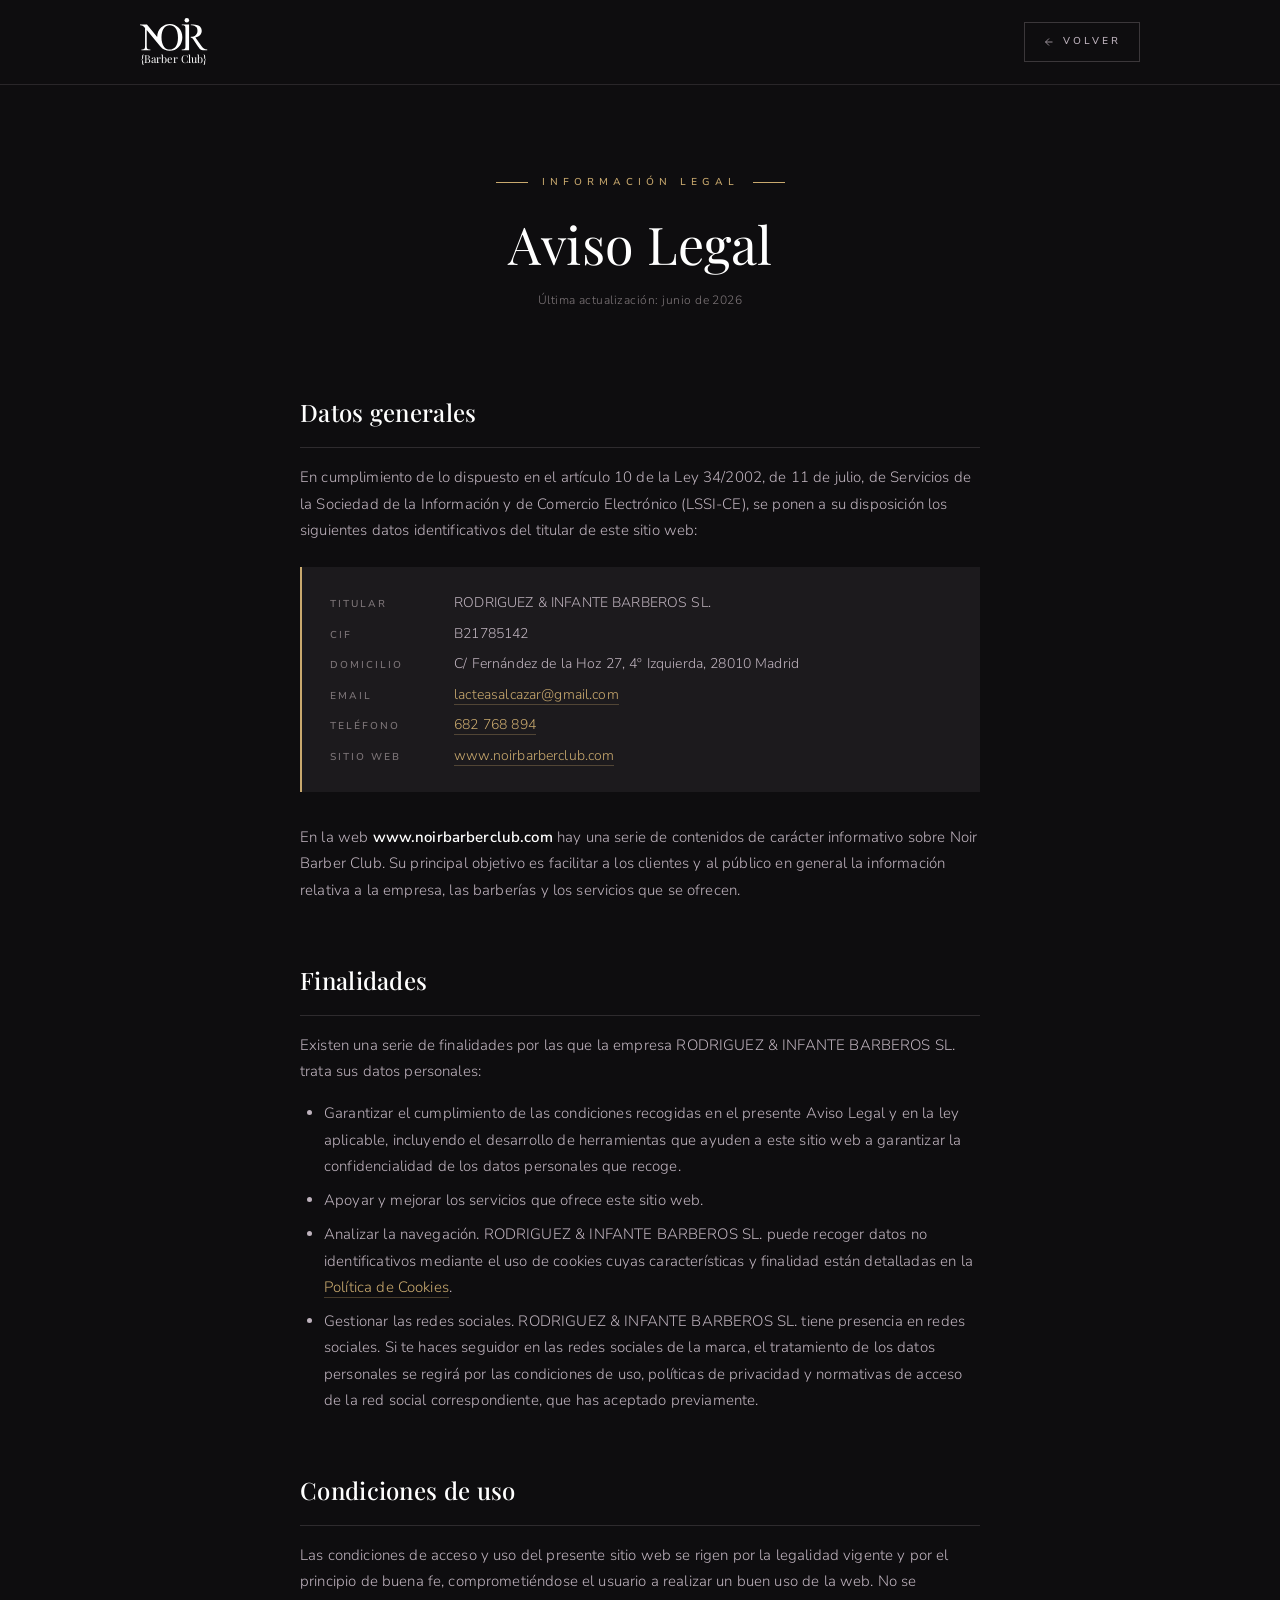
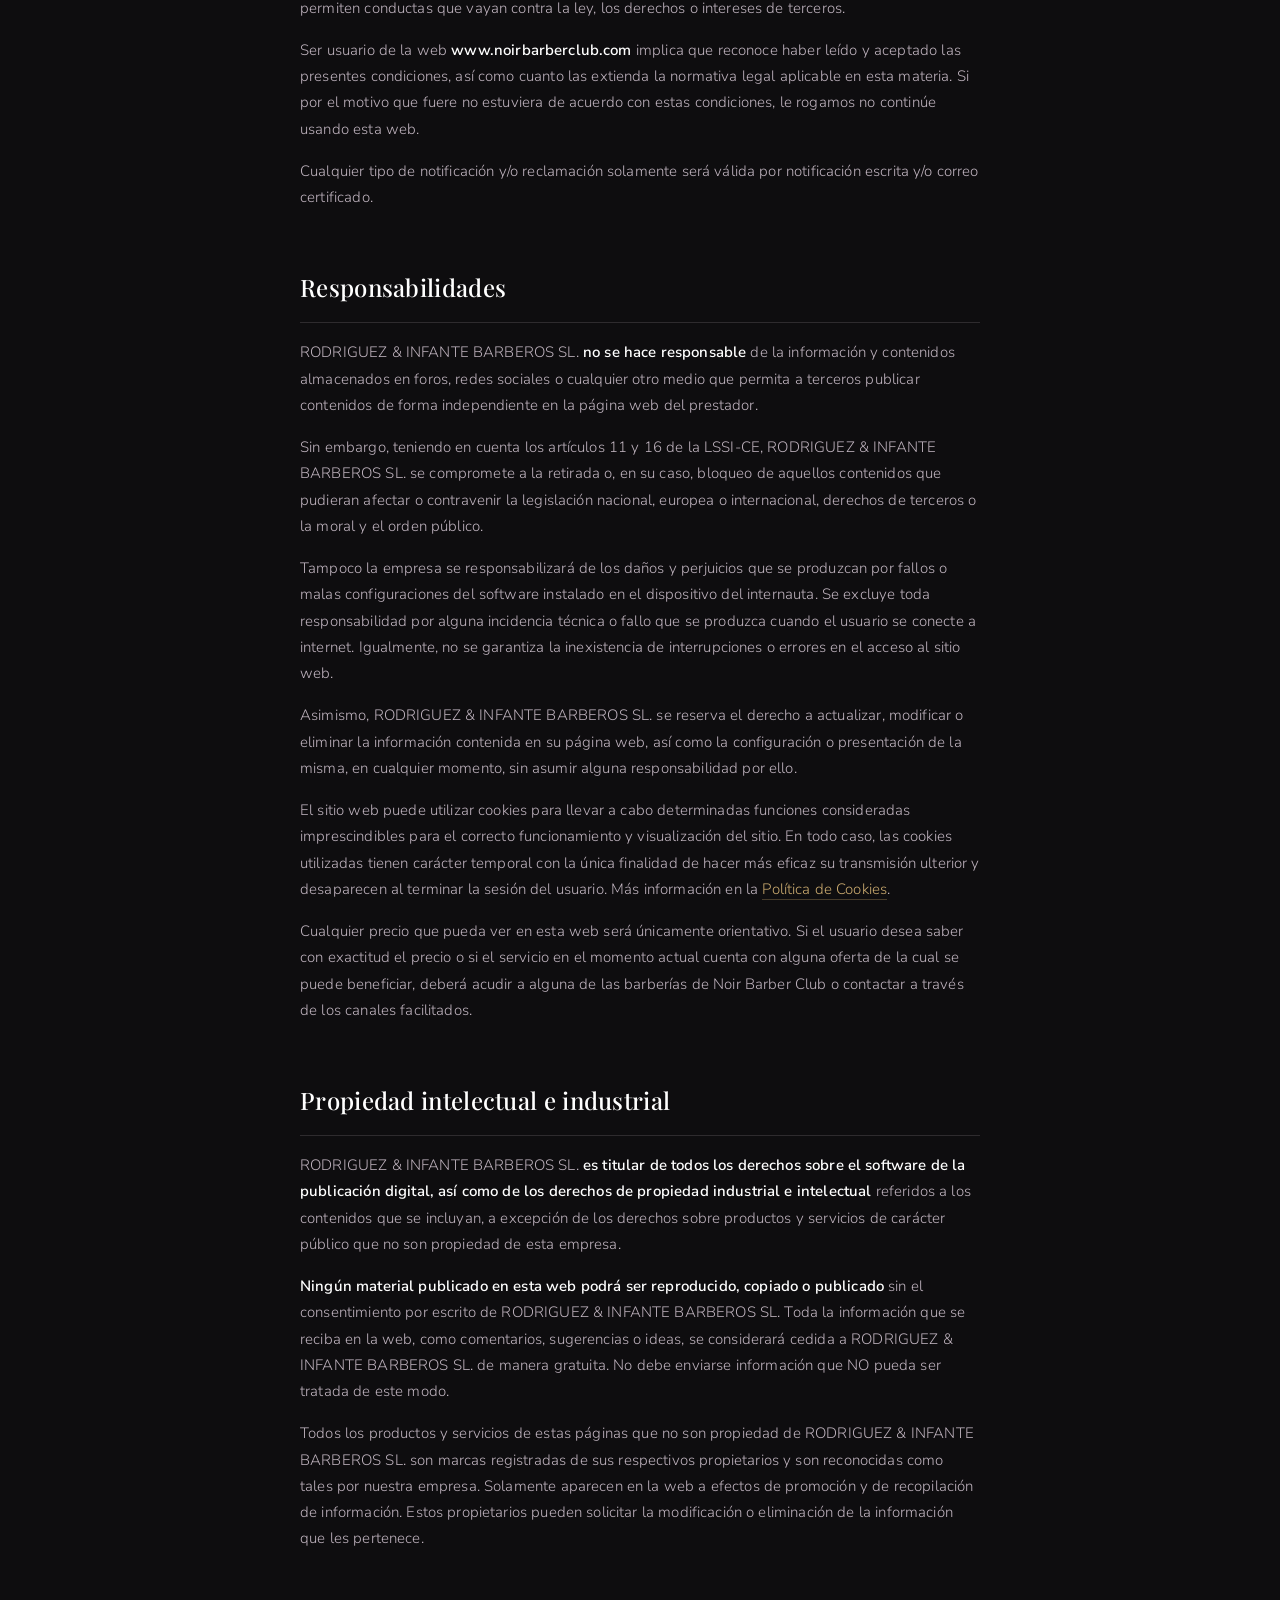
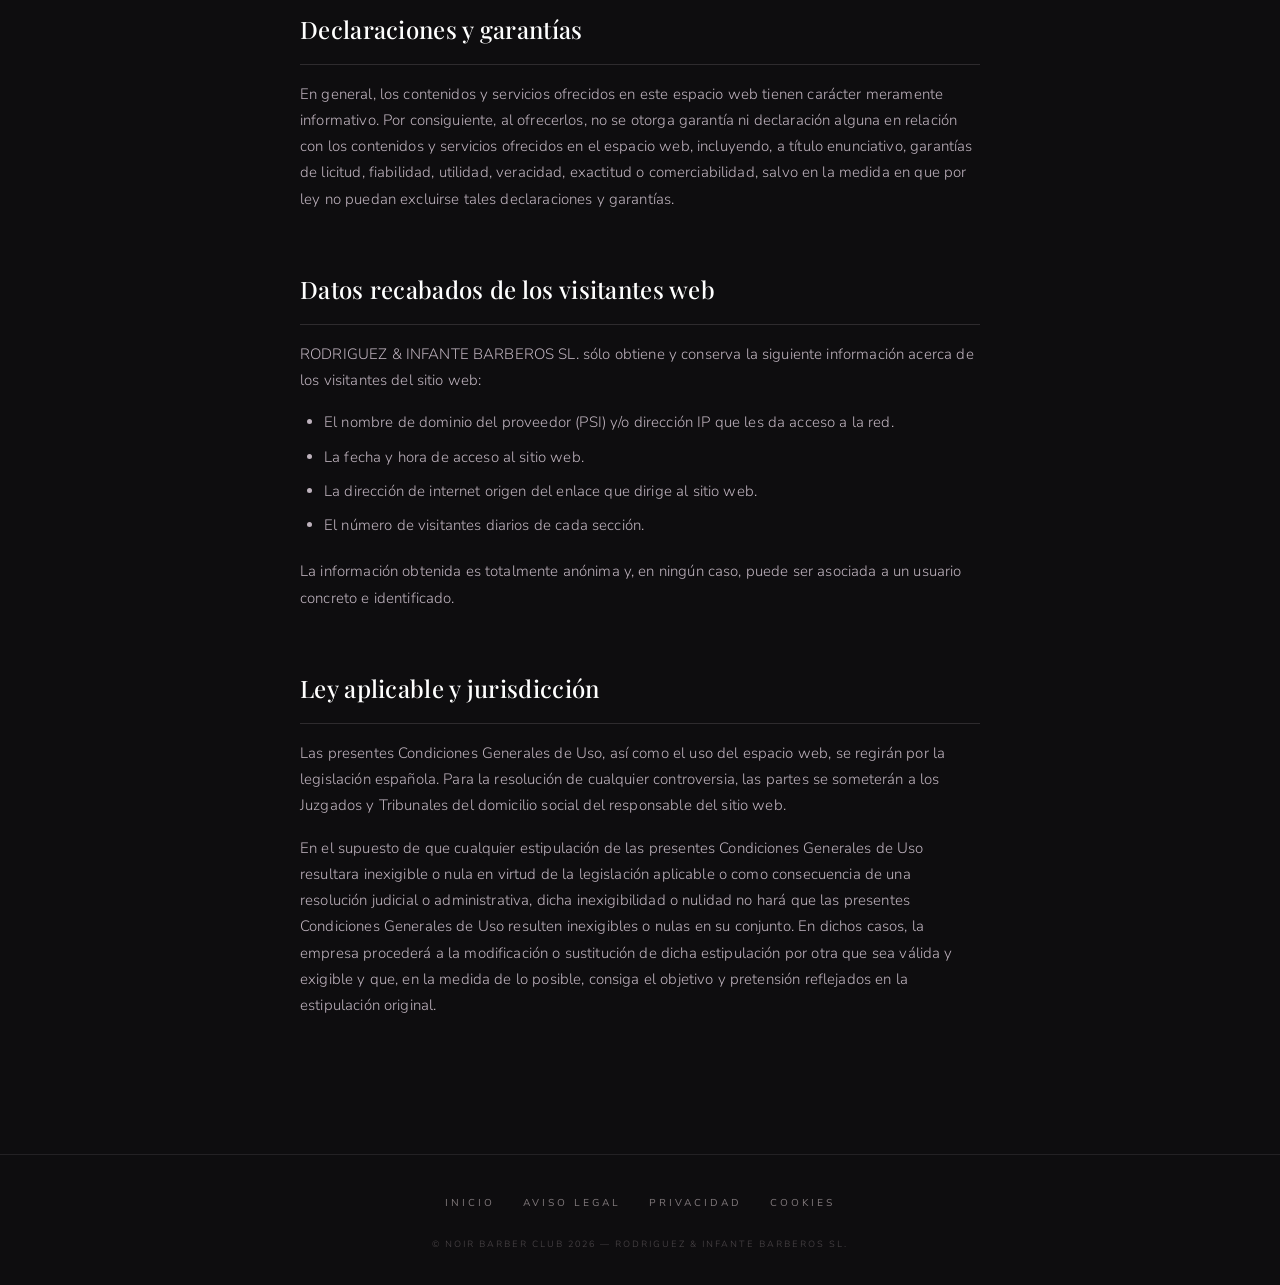
==== aviso-legal.html @ e94b0036 "legal: páginas de Aviso Legal, Privacidad y Cookies + cookie banner + links footer - Tres páginas le" ====
<!DOCTYPE html>
<html lang="es">
<head>
<meta charset="UTF-8">
<meta name="viewport" content="width=device-width, initial-scale=1.0">
<meta name="format-detection" content="telephone=no">
<meta name="robots" content="noindex, follow">
<meta name="theme-color" content="#0e0d0f">
<title>Aviso Legal — Noir Barber Club</title>
<link rel="icon" type="image/svg+xml" href="/img/favicon.svg">
<link rel="icon" type="image/png" sizes="32x32" href="/img/favicon-32.png">
<link rel="apple-touch-icon" sizes="180x180" href="/img/apple-touch-icon.png">
<link rel="preconnect" href="https://fonts.googleapis.com">
<link rel="preconnect" href="https://fonts.gstatic.com" crossorigin>
<link href="https://fonts.googleapis.com/css2?family=Playfair+Display:ital,wght@0,400;0,500;0,600;1,400&family=Nunito+Sans:wght@300;400;500;600&display=swap" rel="stylesheet">
<link rel="stylesheet" href="/css/legal.css">
</head>
<body>

<nav class="legal-nav">
  <div class="legal-nav-inner">
    <a class="legal-logo" href="/" aria-label="Noir Barber Club — Inicio">
      <svg xmlns="http://www.w3.org/2000/svg" viewBox="0 0 218.56 154.74" height="48">
        <defs><style>.lnt{fill:#fff;}.lnf{font-family:'Playfair Display',serif;font-size:35px;fill:#fff;}</style></defs>
        <path class="lnt" d="M124.64,31.37c-7.88-8.17-17.2-12.25-27.95-12.25s-20.14,3.6-27.92,10.81c-8.77,8.14-13.24,18.6-13.42,31.39L22.48,21.01H0v2.26c2.4,0,4.19.18,5.38.55,2.4.77,4.23,1.61,5.47,2.51,1.24.9,3.06,2.75,5.47,5.56v57.62c0,4.64-.45,7.62-1.34,8.92-1.47,2.12-3.97,3.18-7.51,3.18h-2.87v2.26h28.84v-2.26h-2.93c-3.22,0-5.6-.85-7.15-2.57-1.1-1.26-1.65-4.44-1.65-9.53v-51.02l43.33,52.93s0,0,0,0c.62.74,1.26,1.48,1.94,2.19,7.76,8.11,17.34,12.16,28.75,12.16s20.9-4.15,28.84-12.46c7.94-8.31,11.91-18.76,11.91-31.34s-3.94-22.41-11.82-30.58ZM114.86,92.32c-5.07,6.07-11.5,9.1-19.28,9.1-7.29,0-13.16-2.77-17.6-8.31-5.78-7.29-8.68-17.7-8.68-31.22s2.79-23.22,8.37-30.06c4.48-5.5,10.43-8.25,17.84-8.25,7.9,0,14.09,2.77,18.57,8.31,5.58,6.97,8.37,17.54,8.37,31.71,0,13.08-2.54,22.65-7.61,28.72Z"/>
        <path class="lnt" d="M205.86,98.08c-2.81-1.82-6.17-5.51-10.08-11.06l-17.11-24.18c6.97-1.57,12.11-4.27,15.43-8.08,3.32-3.81,4.98-8.31,4.98-13.49,0-4.85-1.46-9.02-4.37-12.53-2.91-3.5-4.89-4.39-9.07-5.7-4.18-1.31-8.37-2.09-21.91-2.09v2.32h3.88c5.34,0,10.4,2.67,13.64,5.97,3.24,3.29,4.08,7.57,4.08,12.84s-2.01,9.82-6.02,13.3c-3.61,3.14-8.81,4.85-15.58,5.17v3.21c3.18.11,6.12,1.78,7.88,4.48l10.96,16.84c13.48,18.79,9.76,18.79,34.29,18.79v-2.3c-4.52-.5-8.19-1.66-11-3.48Z"/>
        <path class="lnt" d="M134.67,23.27h2.93c1.96,0,3.83.49,5.62,1.47,1.26.73,2.1,1.61,2.51,2.63.53,1.34.79,4.11.79,8.31v53.52c0,4.97-.49,8.11-1.47,9.41-1.55,2-4.03,2.99-7.45,2.99h-2.93v2.26h23.58V21.01h-23.58v2.26Z"/>
        <circle class="lnt" cx="150.96" cy="7.29" r="7.29"/>
        <text class="lnf" transform="translate(3.99 146.31)">{Barber Club}</text>
      </svg>
    </a>
    <a class="legal-back" href="/">
      <svg viewBox="0 0 24 24"><path d="M19 12H5M12 19l-7-7 7-7"/></svg>
      <span>Volver</span>
    </a>
  </div>
</nav>

<header class="legal-header">
  <div class="legal-tag">Información Legal</div>
  <h1>Aviso Legal</h1>
  <p class="legal-updated">Última actualización: junio de 2026</p>
</header>

<article class="legal-article">

  <h2>Datos generales</h2>
  <p>En cumplimiento de lo dispuesto en el artículo 10 de la Ley 34/2002, de 11 de julio, de Servicios de la Sociedad de la Información y de Comercio Electrónico (LSSI-CE), se ponen a su disposición los siguientes datos identificativos del titular de este sitio web:</p>
  <div class="legal-data">
    <p><strong>Titular</strong> RODRIGUEZ &amp; INFANTE BARBEROS SL.</p>
    <p><strong>CIF</strong> B21785142</p>
    <p><strong>Domicilio</strong> C/ Fernández de la Hoz 27, 4º Izquierda, 28010 Madrid</p>
    <p><strong>Email</strong> <a href="mailto:lacteasalcazar@gmail.com">lacteasalcazar@gmail.com</a></p>
    <p><strong>Teléfono</strong> <a href="tel:+34682768894">682 768 894</a></p>
    <p><strong>Sitio web</strong> <a href="https://www.noirbarberclub.com">www.noirbarberclub.com</a></p>
  </div>
  <p>En la web <strong>www.noirbarberclub.com</strong> hay una serie de contenidos de carácter informativo sobre Noir Barber Club. Su principal objetivo es facilitar a los clientes y al público en general la información relativa a la empresa, las barberías y los servicios que se ofrecen.</p>

  <h2>Finalidades</h2>
  <p>Existen una serie de finalidades por las que la empresa RODRIGUEZ &amp; INFANTE BARBEROS SL. trata sus datos personales:</p>
  <ul>
    <li>Garantizar el cumplimiento de las condiciones recogidas en el presente Aviso Legal y en la ley aplicable, incluyendo el desarrollo de herramientas que ayuden a este sitio web a garantizar la confidencialidad de los datos personales que recoge.</li>
    <li>Apoyar y mejorar los servicios que ofrece este sitio web.</li>
    <li>Analizar la navegación. RODRIGUEZ &amp; INFANTE BARBEROS SL. puede recoger datos no identificativos mediante el uso de cookies cuyas características y finalidad están detalladas en la <a href="/cookies.html">Política de Cookies</a>.</li>
    <li>Gestionar las redes sociales. RODRIGUEZ &amp; INFANTE BARBEROS SL. tiene presencia en redes sociales. Si te haces seguidor en las redes sociales de la marca, el tratamiento de los datos personales se regirá por las condiciones de uso, políticas de privacidad y normativas de acceso de la red social correspondiente, que has aceptado previamente.</li>
  </ul>

  <h2>Condiciones de uso</h2>
  <p>Las condiciones de acceso y uso del presente sitio web se rigen por la legalidad vigente y por el principio de buena fe, comprometiéndose el usuario a realizar un buen uso de la web. No se permiten conductas que vayan contra la ley, los derechos o intereses de terceros.</p>
  <p>Ser usuario de la web <strong>www.noirbarberclub.com</strong> implica que reconoce haber leído y aceptado las presentes condiciones, así como cuanto las extienda la normativa legal aplicable en esta materia. Si por el motivo que fuere no estuviera de acuerdo con estas condiciones, le rogamos no continúe usando esta web.</p>
  <p>Cualquier tipo de notificación y/o reclamación solamente será válida por notificación escrita y/o correo certificado.</p>

  <h2>Responsabilidades</h2>
  <p>RODRIGUEZ &amp; INFANTE BARBEROS SL. <strong>no se hace responsable</strong> de la información y contenidos almacenados en foros, redes sociales o cualquier otro medio que permita a terceros publicar contenidos de forma independiente en la página web del prestador.</p>
  <p>Sin embargo, teniendo en cuenta los artículos 11 y 16 de la LSSI-CE, RODRIGUEZ &amp; INFANTE BARBEROS SL. se compromete a la retirada o, en su caso, bloqueo de aquellos contenidos que pudieran afectar o contravenir la legislación nacional, europea o internacional, derechos de terceros o la moral y el orden público.</p>
  <p>Tampoco la empresa se responsabilizará de los daños y perjuicios que se produzcan por fallos o malas configuraciones del software instalado en el dispositivo del internauta. Se excluye toda responsabilidad por alguna incidencia técnica o fallo que se produzca cuando el usuario se conecte a internet. Igualmente, no se garantiza la inexistencia de interrupciones o errores en el acceso al sitio web.</p>
  <p>Asimismo, RODRIGUEZ &amp; INFANTE BARBEROS SL. se reserva el derecho a actualizar, modificar o eliminar la información contenida en su página web, así como la configuración o presentación de la misma, en cualquier momento, sin asumir alguna responsabilidad por ello.</p>
  <p>El sitio web puede utilizar cookies para llevar a cabo determinadas funciones consideradas imprescindibles para el correcto funcionamiento y visualización del sitio. En todo caso, las cookies utilizadas tienen carácter temporal con la única finalidad de hacer más eficaz su transmisión ulterior y desaparecen al terminar la sesión del usuario. Más información en la <a href="/cookies.html">Política de Cookies</a>.</p>
  <p>Cualquier precio que pueda ver en esta web será únicamente orientativo. Si el usuario desea saber con exactitud el precio o si el servicio en el momento actual cuenta con alguna oferta de la cual se puede beneficiar, deberá acudir a alguna de las barberías de Noir Barber Club o contactar a través de los canales facilitados.</p>

  <h2>Propiedad intelectual e industrial</h2>
  <p>RODRIGUEZ &amp; INFANTE BARBEROS SL. <strong>es titular de todos los derechos sobre el software de la publicación digital, así como de los derechos de propiedad industrial e intelectual</strong> referidos a los contenidos que se incluyan, a excepción de los derechos sobre productos y servicios de carácter público que no son propiedad de esta empresa.</p>
  <p><strong>Ningún material publicado en esta web podrá ser reproducido, copiado o publicado</strong> sin el consentimiento por escrito de RODRIGUEZ &amp; INFANTE BARBEROS SL. Toda la información que se reciba en la web, como comentarios, sugerencias o ideas, se considerará cedida a RODRIGUEZ &amp; INFANTE BARBEROS SL. de manera gratuita. No debe enviarse información que NO pueda ser tratada de este modo.</p>
  <p>Todos los productos y servicios de estas páginas que no son propiedad de RODRIGUEZ &amp; INFANTE BARBEROS SL. son marcas registradas de sus respectivos propietarios y son reconocidas como tales por nuestra empresa. Solamente aparecen en la web a efectos de promoción y de recopilación de información. Estos propietarios pueden solicitar la modificación o eliminación de la información que les pertenece.</p>

  <h2>Declaraciones y garantías</h2>
  <p>En general, los contenidos y servicios ofrecidos en este espacio web tienen carácter meramente informativo. Por consiguiente, al ofrecerlos, no se otorga garantía ni declaración alguna en relación con los contenidos y servicios ofrecidos en el espacio web, incluyendo, a título enunciativo, garantías de licitud, fiabilidad, utilidad, veracidad, exactitud o comerciabilidad, salvo en la medida en que por ley no puedan excluirse tales declaraciones y garantías.</p>

  <h2>Datos recabados de los visitantes web</h2>
  <p>RODRIGUEZ &amp; INFANTE BARBEROS SL. sólo obtiene y conserva la siguiente información acerca de los visitantes del sitio web:</p>
  <ul>
    <li>El nombre de dominio del proveedor (PSI) y/o dirección IP que les da acceso a la red.</li>
    <li>La fecha y hora de acceso al sitio web.</li>
    <li>La dirección de internet origen del enlace que dirige al sitio web.</li>
    <li>El número de visitantes diarios de cada sección.</li>
  </ul>
  <p>La información obtenida es totalmente anónima y, en ningún caso, puede ser asociada a un usuario concreto e identificado.</p>

  <h2>Ley aplicable y jurisdicción</h2>
  <p>Las presentes Condiciones Generales de Uso, así como el uso del espacio web, se regirán por la legislación española. Para la resolución de cualquier controversia, las partes se someterán a los Juzgados y Tribunales del domicilio social del responsable del sitio web.</p>
  <p>En el supuesto de que cualquier estipulación de las presentes Condiciones Generales de Uso resultara inexigible o nula en virtud de la legislación aplicable o como consecuencia de una resolución judicial o administrativa, dicha inexigibilidad o nulidad no hará que las presentes Condiciones Generales de Uso resulten inexigibles o nulas en su conjunto. En dichos casos, la empresa procederá a la modificación o sustitución de dicha estipulación por otra que sea válida y exigible y que, en la medida de lo posible, consiga el objetivo y pretensión reflejados en la estipulación original.</p>

</article>

<footer class="legal-footer">
  <div class="legal-footer-inner">
    <ul class="legal-footer-nav">
      <li><a href="/">Inicio</a></li>
      <li><a href="/aviso-legal.html">Aviso Legal</a></li>
      <li><a href="/privacidad.html">Privacidad</a></li>
      <li><a href="/cookies.html">Cookies</a></li>
    </ul>
    <div class="legal-footer-copy">© Noir Barber Club 2026 — RODRIGUEZ &amp; INFANTE BARBEROS SL.</div>
  </div>
</footer>

</body>
</html>
---- css/legal.css ----
/* ─── NOIR · LEGAL PAGES SHARED STYLES ─── */
*, *::before, *::after { box-sizing: border-box; margin: 0; padding: 0; }

:root {
  --noir-deep: #0e0d0f;
  --noir-brand: #332f33;
  --gris-noir: #7f777a;
  --gris-claro: #beb2bd;
  --gris-light: #d4cdd3;
  --gold: #c9a96e;
  --white: #ffffff;
  --font-display: 'Playfair Display', serif;
  --font-body: 'Nunito Sans', sans-serif;
}

html { scroll-behavior: smooth; }

body {
  background: var(--noir-deep);
  color: var(--gris-light);
  font-family: var(--font-body);
  font-size: 15px;
  font-weight: 300;
  line-height: 1.75;
  -webkit-font-smoothing: antialiased;
  -moz-osx-font-smoothing: grayscale;
  overflow-x: hidden;
  letter-spacing: 0.01em;
}

::-webkit-scrollbar { width: 3px; }
::-webkit-scrollbar-track { background: var(--noir-deep); }
::-webkit-scrollbar-thumb { background: var(--gris-noir); }

/* ─── NAV ─── */
.legal-nav {
  background: var(--noir-deep);
  border-bottom: 1px solid rgba(191,178,189,0.15);
  position: sticky;
  top: 0;
  z-index: 50;
}
.legal-nav-inner {
  max-width: 1080px;
  margin: 0 auto;
  padding: 18px 40px;
  display: flex;
  align-items: center;
  justify-content: space-between;
  gap: 24px;
}
.legal-nav a.legal-logo {
  text-decoration: none;
  display: inline-flex;
  align-items: center;
}
.legal-nav a.legal-logo svg { height: 48px; width: auto; }
.legal-nav .legal-back {
  font-family: var(--font-body);
  font-size: 10px;
  font-weight: 500;
  letter-spacing: 3px;
  text-transform: uppercase;
  color: var(--gris-claro);
  text-decoration: none;
  border: 1px solid rgba(191,178,189,0.25);
  padding: 10px 18px;
  transition: all 0.3s ease;
  display: inline-flex;
  align-items: center;
  gap: 8px;
}
.legal-nav .legal-back:hover {
  border-color: var(--gold);
  color: var(--gold);
}
.legal-nav .legal-back svg {
  width: 12px;
  height: 12px;
  stroke: currentColor;
  fill: none;
  stroke-width: 1.5;
}

/* ─── HEADER ─── */
.legal-header {
  max-width: 760px;
  margin: 0 auto;
  padding: 80px 40px 48px;
  text-align: center;
}
.legal-tag {
  font-family: var(--font-body);
  font-size: 10px;
  font-weight: 500;
  letter-spacing: 5px;
  text-transform: uppercase;
  color: var(--gold);
  margin-bottom: 24px;
  display: inline-flex;
  align-items: center;
  gap: 14px;
}
.legal-tag::before, .legal-tag::after {
  content: '';
  display: block;
  width: 32px;
  height: 1px;
  background: var(--gold);
}
.legal-header h1 {
  font-family: var(--font-display);
  font-size: clamp(32px, 4.5vw, 52px);
  font-weight: 400;
  line-height: 1.1;
  color: var(--white);
  margin-bottom: 18px;
}
.legal-header .legal-updated {
  font-size: 12px;
  color: var(--gris-noir);
  letter-spacing: 0.04em;
}

/* ─── ARTICLE ─── */
.legal-article {
  max-width: 760px;
  margin: 0 auto;
  padding: 32px 40px 120px;
}
.legal-article h2 {
  font-family: var(--font-display);
  font-size: 24px;
  font-weight: 500;
  color: var(--white);
  margin: 56px 0 16px;
  padding-bottom: 14px;
  border-bottom: 1px solid rgba(191,178,189,0.18);
  letter-spacing: 0.3px;
}
.legal-article h2:first-child { margin-top: 0; }
.legal-article h3 {
  font-family: var(--font-display);
  font-size: 18px;
  font-weight: 500;
  color: var(--gold);
  margin: 32px 0 12px;
  letter-spacing: 0.2px;
}
.legal-article p {
  margin: 0 0 16px;
  color: var(--gris-claro);
}
.legal-article p strong, .legal-article li strong {
  color: var(--white);
  font-weight: 600;
}
.legal-article ul, .legal-article ol {
  margin: 0 0 20px 24px;
  color: var(--gris-claro);
}
.legal-article li { margin-bottom: 8px; }
.legal-article a {
  color: var(--gold);
  text-decoration: none;
  border-bottom: 1px solid rgba(201,169,110,0.3);
  transition: border-color 0.3s;
}
.legal-article a:hover { border-bottom-color: var(--gold); }
.legal-article .legal-data {
  background: rgba(51,47,51,0.4);
  border-left: 2px solid var(--gold);
  padding: 24px 28px;
  margin: 24px 0 32px;
}
.legal-article .legal-data p { margin-bottom: 6px; font-size: 14px; }
.legal-article .legal-data p:last-child { margin-bottom: 0; }
.legal-article .legal-data strong {
  display: inline-block;
  min-width: 120px;
  font-size: 10px;
  letter-spacing: 2px;
  text-transform: uppercase;
  color: var(--gris-noir);
  font-weight: 500;
}

/* ─── FOOTER ─── */
.legal-footer {
  border-top: 1px solid rgba(191,178,189,0.12);
  padding: 40px 40px 32px;
  text-align: center;
}
.legal-footer-inner {
  max-width: 1080px;
  margin: 0 auto;
}
.legal-footer-nav {
  list-style: none;
  display: flex;
  flex-wrap: wrap;
  justify-content: center;
  gap: 16px 28px;
  margin-bottom: 24px;
  font-family: var(--font-body);
  font-size: 10px;
  font-weight: 400;
  letter-spacing: 3px;
  text-transform: uppercase;
}
.legal-footer-nav a {
  color: var(--gris-noir);
  text-decoration: none;
  transition: color 0.3s;
}
.legal-footer-nav a:hover { color: var(--gold); }
.legal-footer-copy {
  font-size: 9px;
  letter-spacing: 2px;
  text-transform: uppercase;
  color: rgba(127,119,122,0.55);
}

/* ─── RESPONSIVE ─── */
@media (max-width: 640px) {
  .legal-nav-inner { padding: 14px 20px; gap: 12px; }
  .legal-nav a.legal-logo svg { height: 38px; }
  .legal-nav .legal-back { padding: 8px 12px; font-size: 9px; letter-spacing: 2px; }
  .legal-header { padding: 56px 20px 36px; }
  .legal-article { padding: 24px 20px 80px; }
  .legal-article h2 { font-size: 20px; margin-top: 40px; }
  .legal-article h3 { font-size: 16px; }
  .legal-article .legal-data { padding: 18px 20px; }
  .legal-article .legal-data strong { min-width: 90px; font-size: 9px; }
  .legal-footer { padding: 32px 20px 24px; }
  .legal-footer-nav { gap: 12px 18px; font-size: 9px; letter-spacing: 2px; }
}
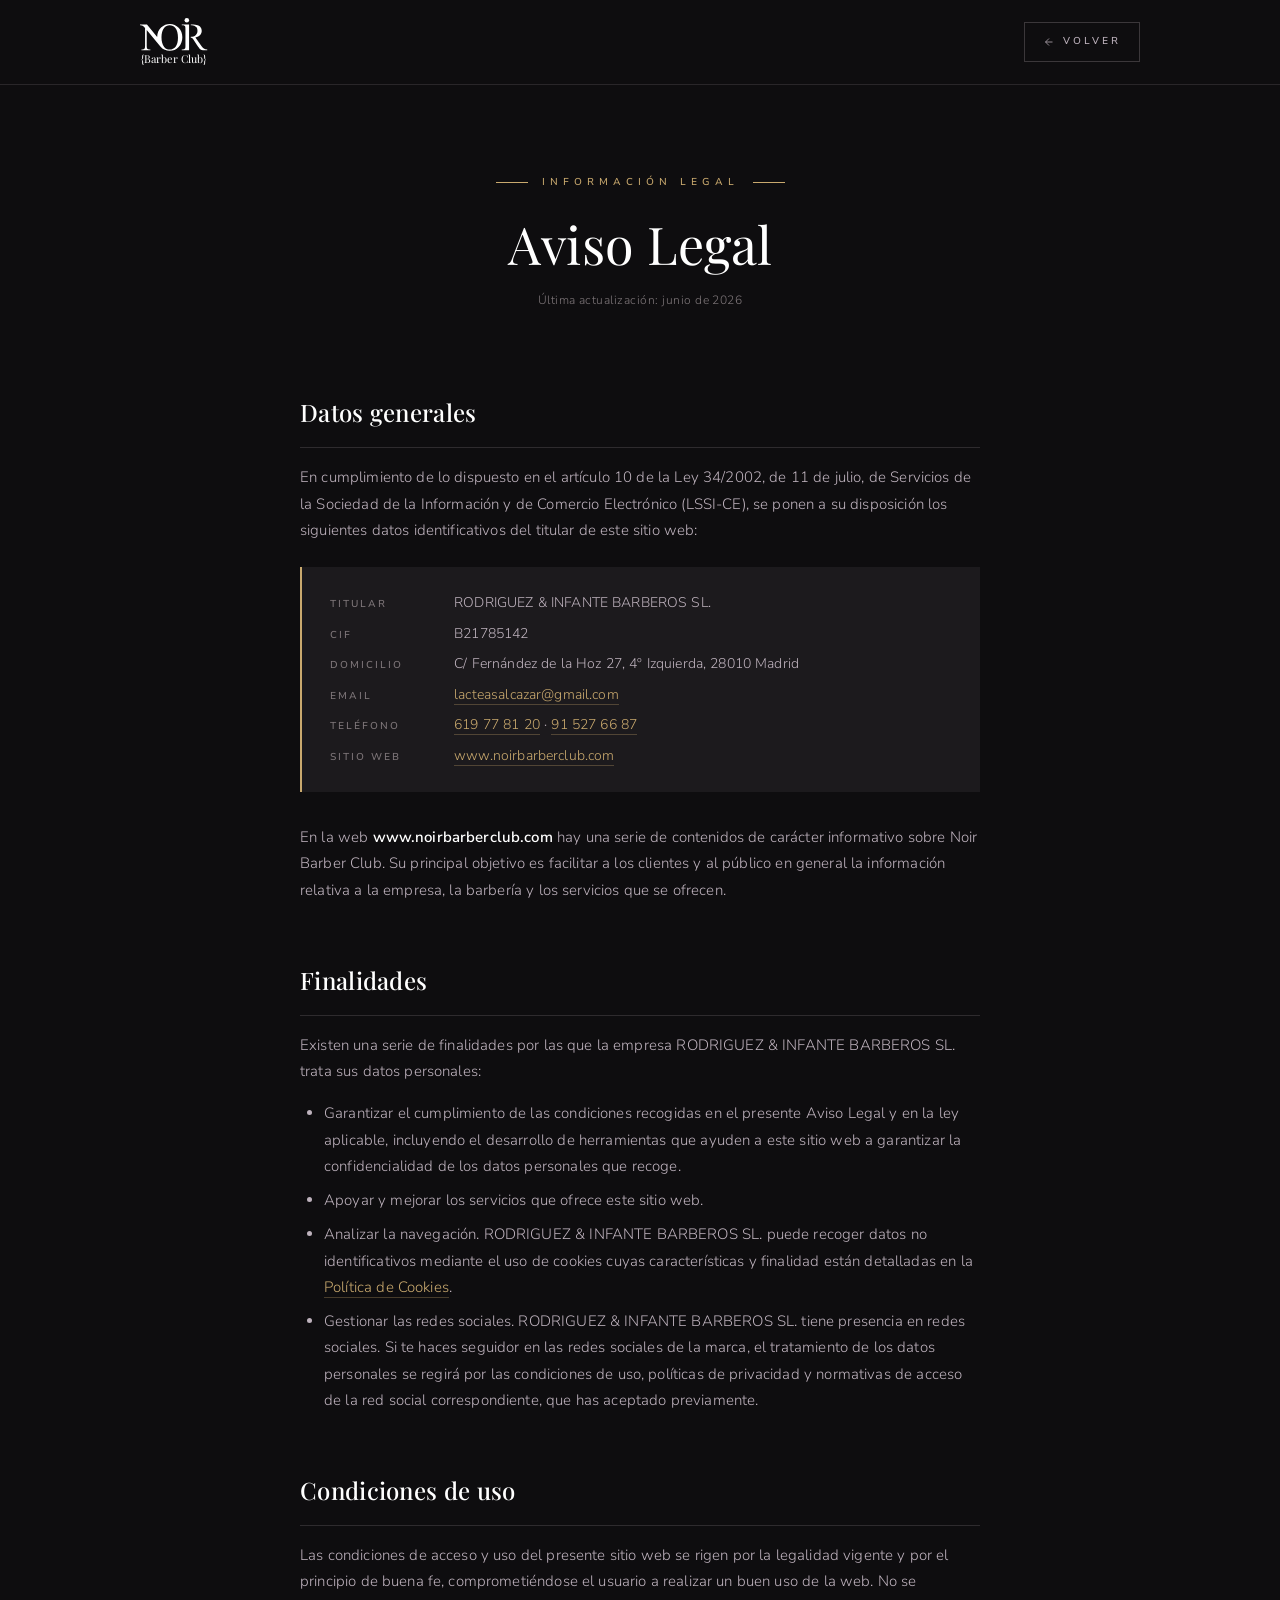
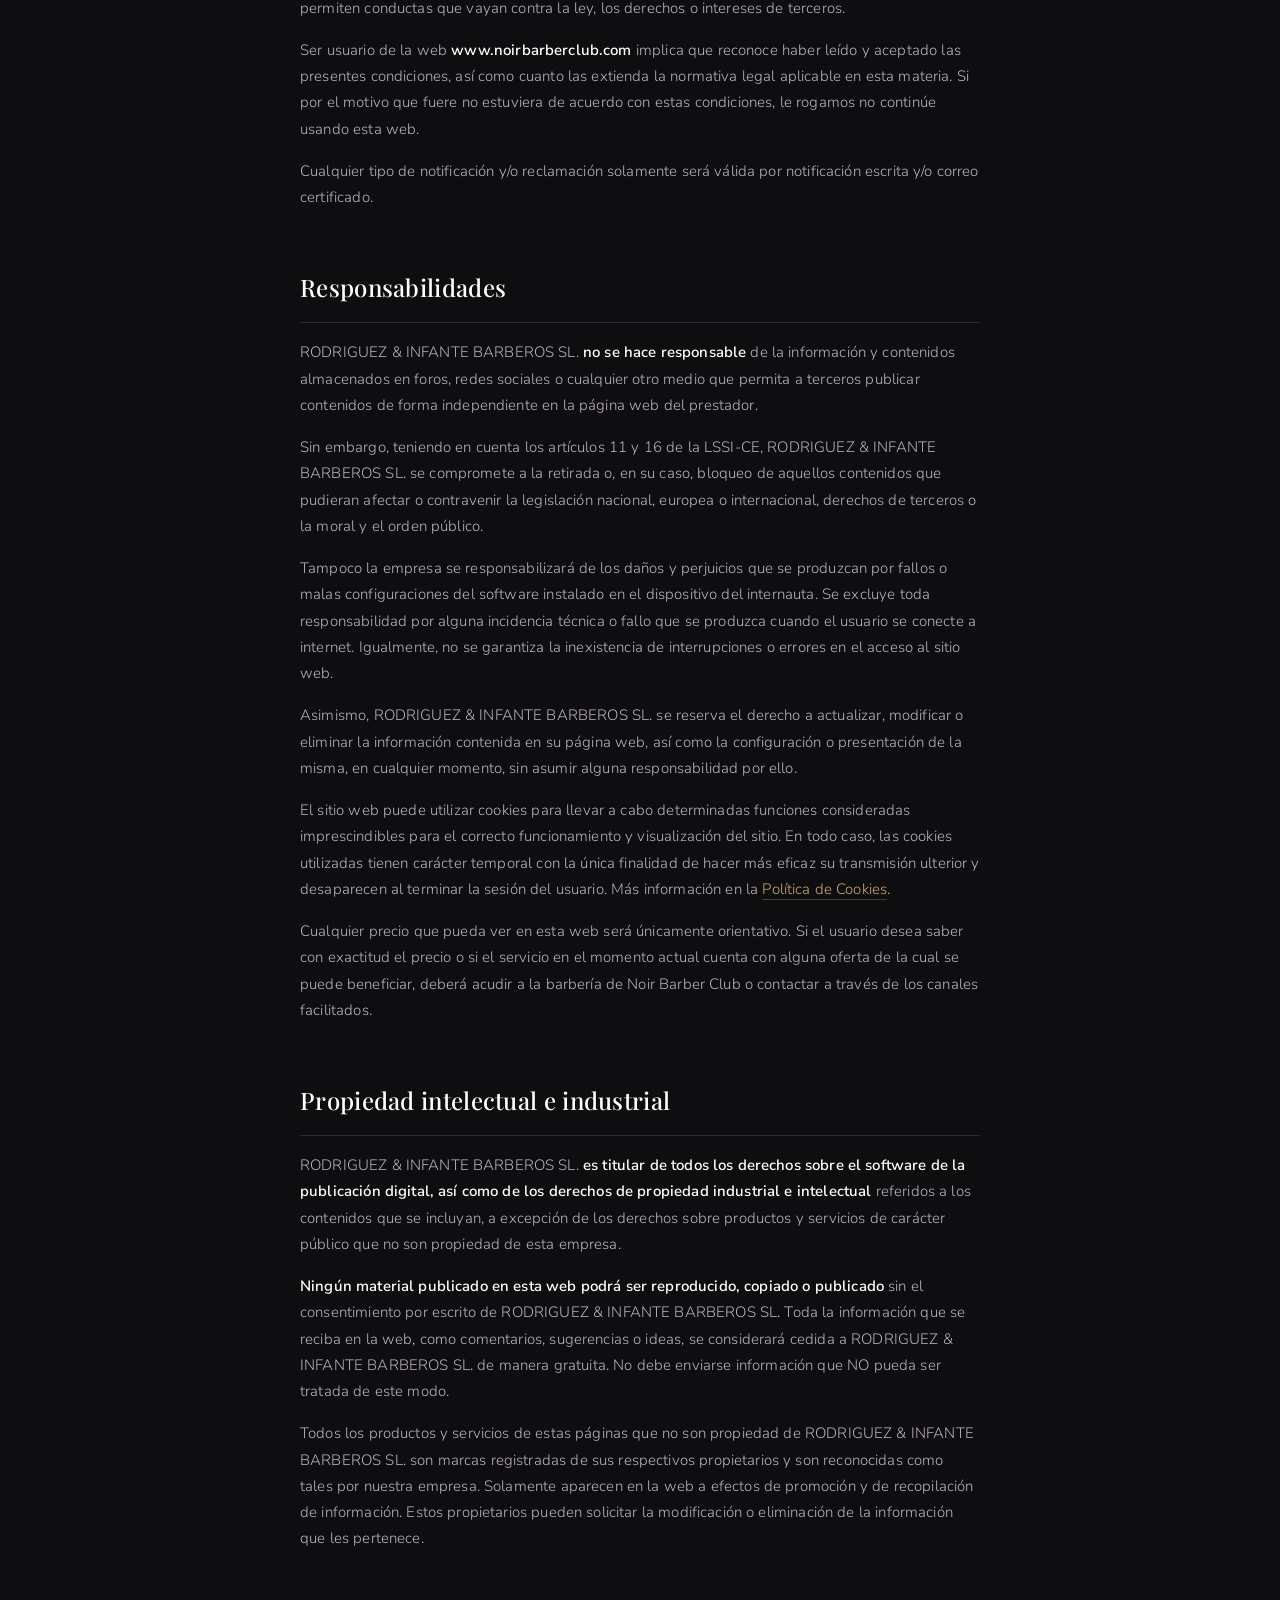
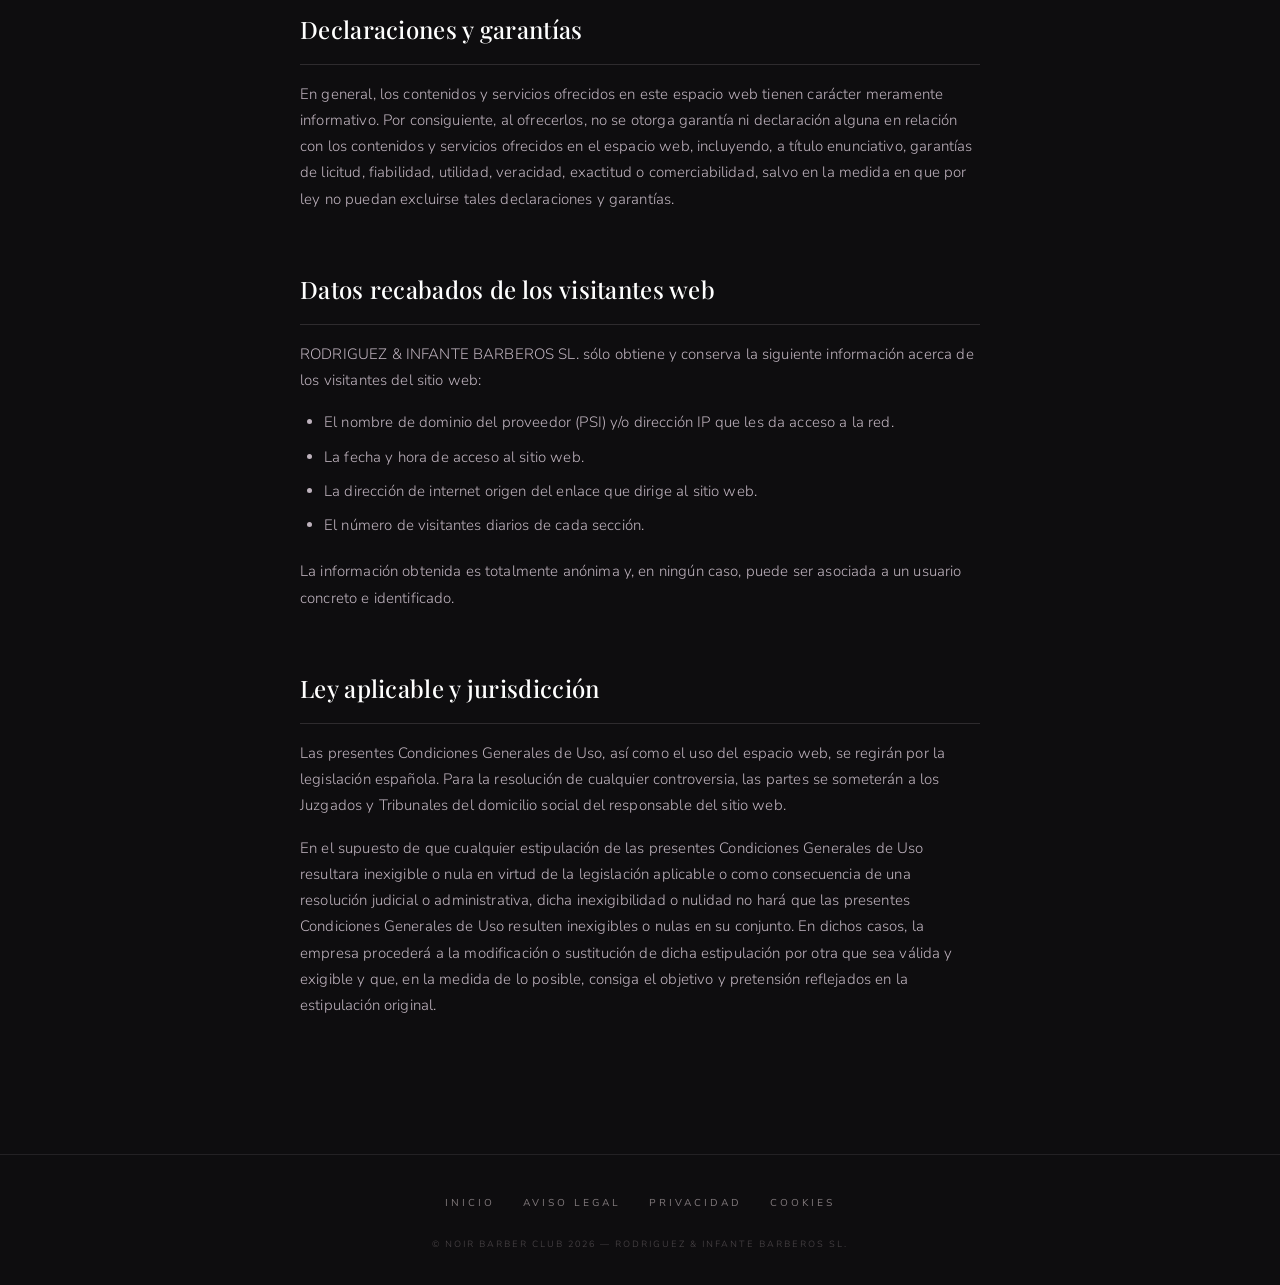
==== commit 10cf2b55: "Add files via upload" ====
--- a/aviso-legal.html
+++ b/aviso-legal.html
@@ -14,6 +14,7 @@
 <link rel="preconnect" href="https://fonts.gstatic.com" crossorigin>
 <link href="https://fonts.googleapis.com/css2?family=Playfair+Display:ital,wght@0,400;0,500;0,600;1,400&family=Nunito+Sans:wght@300;400;500;600&display=swap" rel="stylesheet">
 <link rel="stylesheet" href="/css/legal.css">
+<script defer src="/_vercel/insights/script.js"></script>
 </head>
 <body>
 
@@ -51,10 +52,10 @@
     <p><strong>CIF</strong> B21785142</p>
     <p><strong>Domicilio</strong> C/ Fernández de la Hoz 27, 4º Izquierda, 28010 Madrid</p>
     <p><strong>Email</strong> <a href="mailto:lacteasalcazar@gmail.com">lacteasalcazar@gmail.com</a></p>
-    <p><strong>Teléfono</strong> <a href="tel:+34682768894">682 768 894</a></p>
+    <p><strong>Teléfono</strong> <a href="tel:+34619778120">619 77 81 20</a> · <a href="tel:+34915276687">91 527 66 87</a></p>
     <p><strong>Sitio web</strong> <a href="https://www.noirbarberclub.com">www.noirbarberclub.com</a></p>
   </div>
-  <p>En la web <strong>www.noirbarberclub.com</strong> hay una serie de contenidos de carácter informativo sobre Noir Barber Club. Su principal objetivo es facilitar a los clientes y al público en general la información relativa a la empresa, las barberías y los servicios que se ofrecen.</p>
+  <p>En la web <strong>www.noirbarberclub.com</strong> hay una serie de contenidos de carácter informativo sobre Noir Barber Club. Su principal objetivo es facilitar a los clientes y al público en general la información relativa a la empresa, la barbería y los servicios que se ofrecen.</p>
 
   <h2>Finalidades</h2>
   <p>Existen una serie de finalidades por las que la empresa RODRIGUEZ &amp; INFANTE BARBEROS SL. trata sus datos personales:</p>
@@ -76,7 +77,7 @@
   <p>Tampoco la empresa se responsabilizará de los daños y perjuicios que se produzcan por fallos o malas configuraciones del software instalado en el dispositivo del internauta. Se excluye toda responsabilidad por alguna incidencia técnica o fallo que se produzca cuando el usuario se conecte a internet. Igualmente, no se garantiza la inexistencia de interrupciones o errores en el acceso al sitio web.</p>
   <p>Asimismo, RODRIGUEZ &amp; INFANTE BARBEROS SL. se reserva el derecho a actualizar, modificar o eliminar la información contenida en su página web, así como la configuración o presentación de la misma, en cualquier momento, sin asumir alguna responsabilidad por ello.</p>
   <p>El sitio web puede utilizar cookies para llevar a cabo determinadas funciones consideradas imprescindibles para el correcto funcionamiento y visualización del sitio. En todo caso, las cookies utilizadas tienen carácter temporal con la única finalidad de hacer más eficaz su transmisión ulterior y desaparecen al terminar la sesión del usuario. Más información en la <a href="/cookies.html">Política de Cookies</a>.</p>
-  <p>Cualquier precio que pueda ver en esta web será únicamente orientativo. Si el usuario desea saber con exactitud el precio o si el servicio en el momento actual cuenta con alguna oferta de la cual se puede beneficiar, deberá acudir a alguna de las barberías de Noir Barber Club o contactar a través de los canales facilitados.</p>
+  <p>Cualquier precio que pueda ver en esta web será únicamente orientativo. Si el usuario desea saber con exactitud el precio o si el servicio en el momento actual cuenta con alguna oferta de la cual se puede beneficiar, deberá acudir a la barbería de Noir Barber Club o contactar a través de los canales facilitados.</p>
 
   <h2>Propiedad intelectual e industrial</h2>
   <p>RODRIGUEZ &amp; INFANTE BARBEROS SL. <strong>es titular de todos los derechos sobre el software de la publicación digital, así como de los derechos de propiedad industrial e intelectual</strong> referidos a los contenidos que se incluyan, a excepción de los derechos sobre productos y servicios de carácter público que no son propiedad de esta empresa.</p>
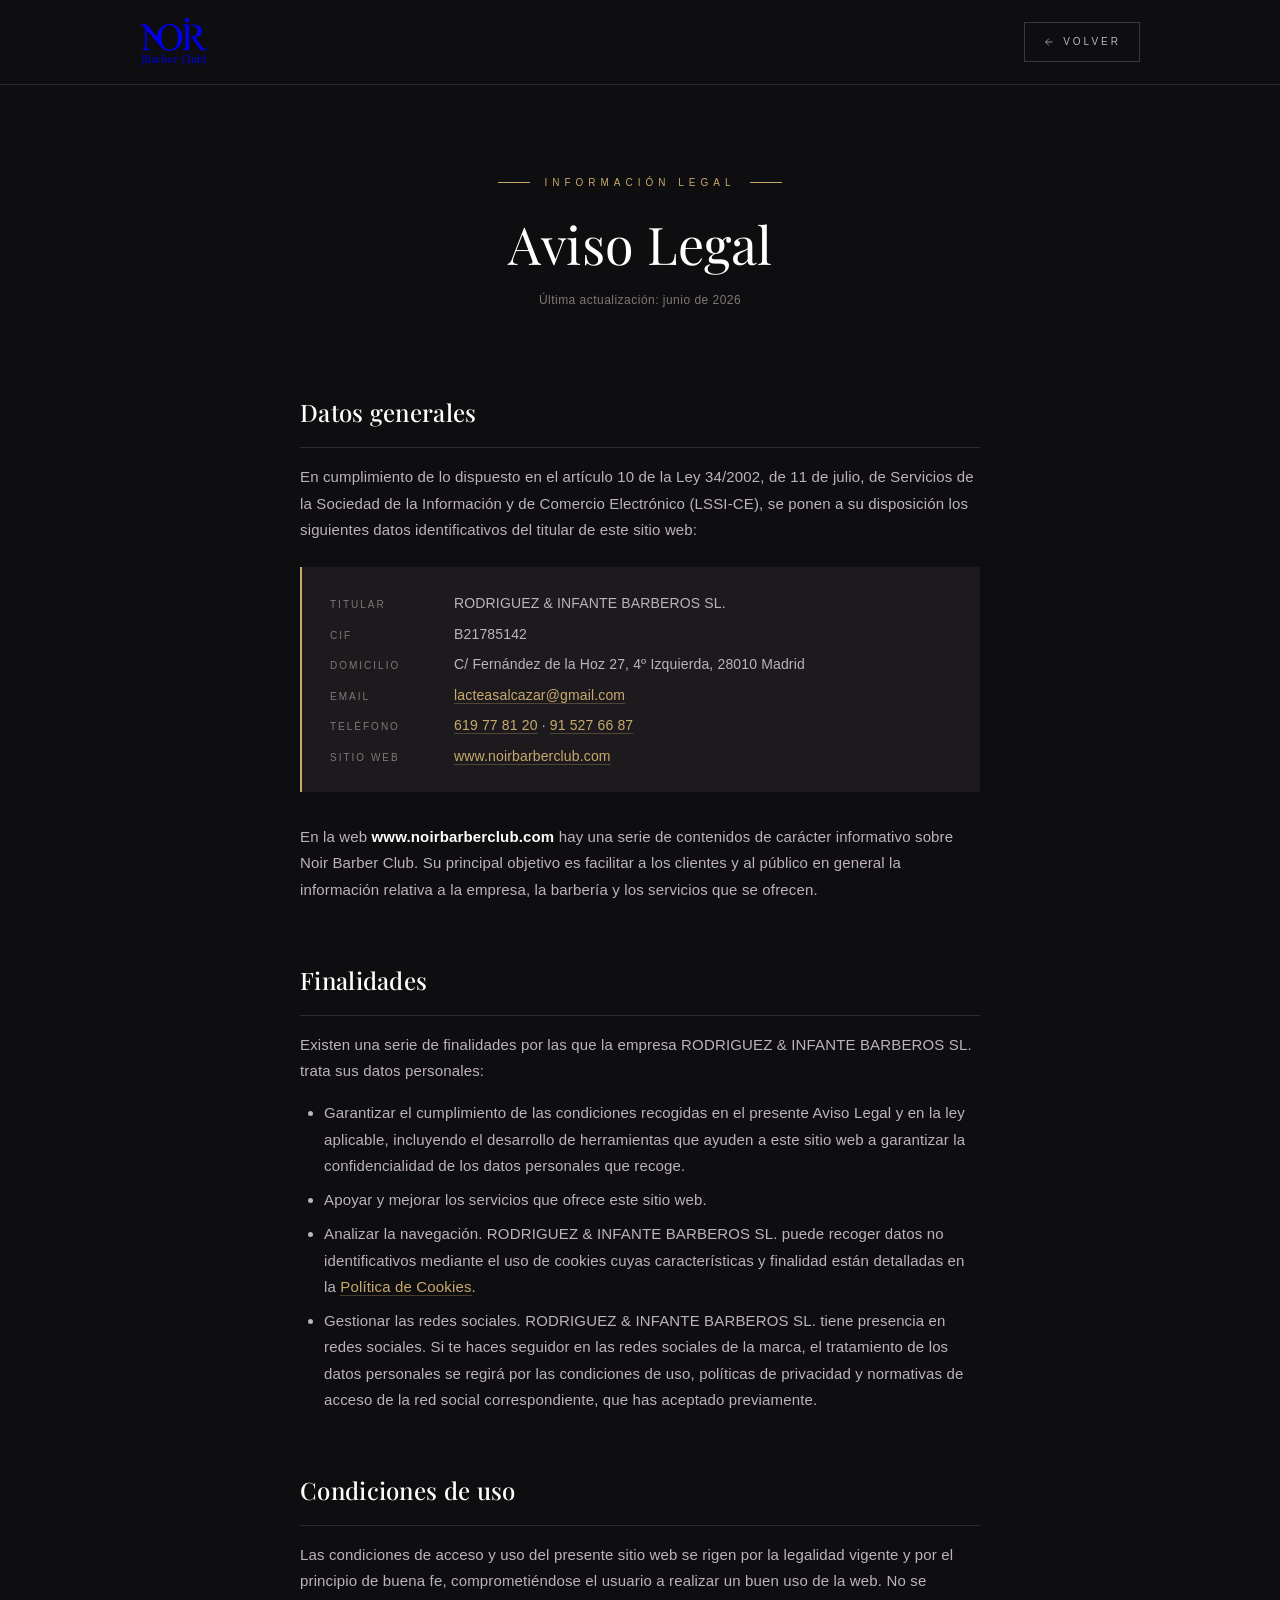
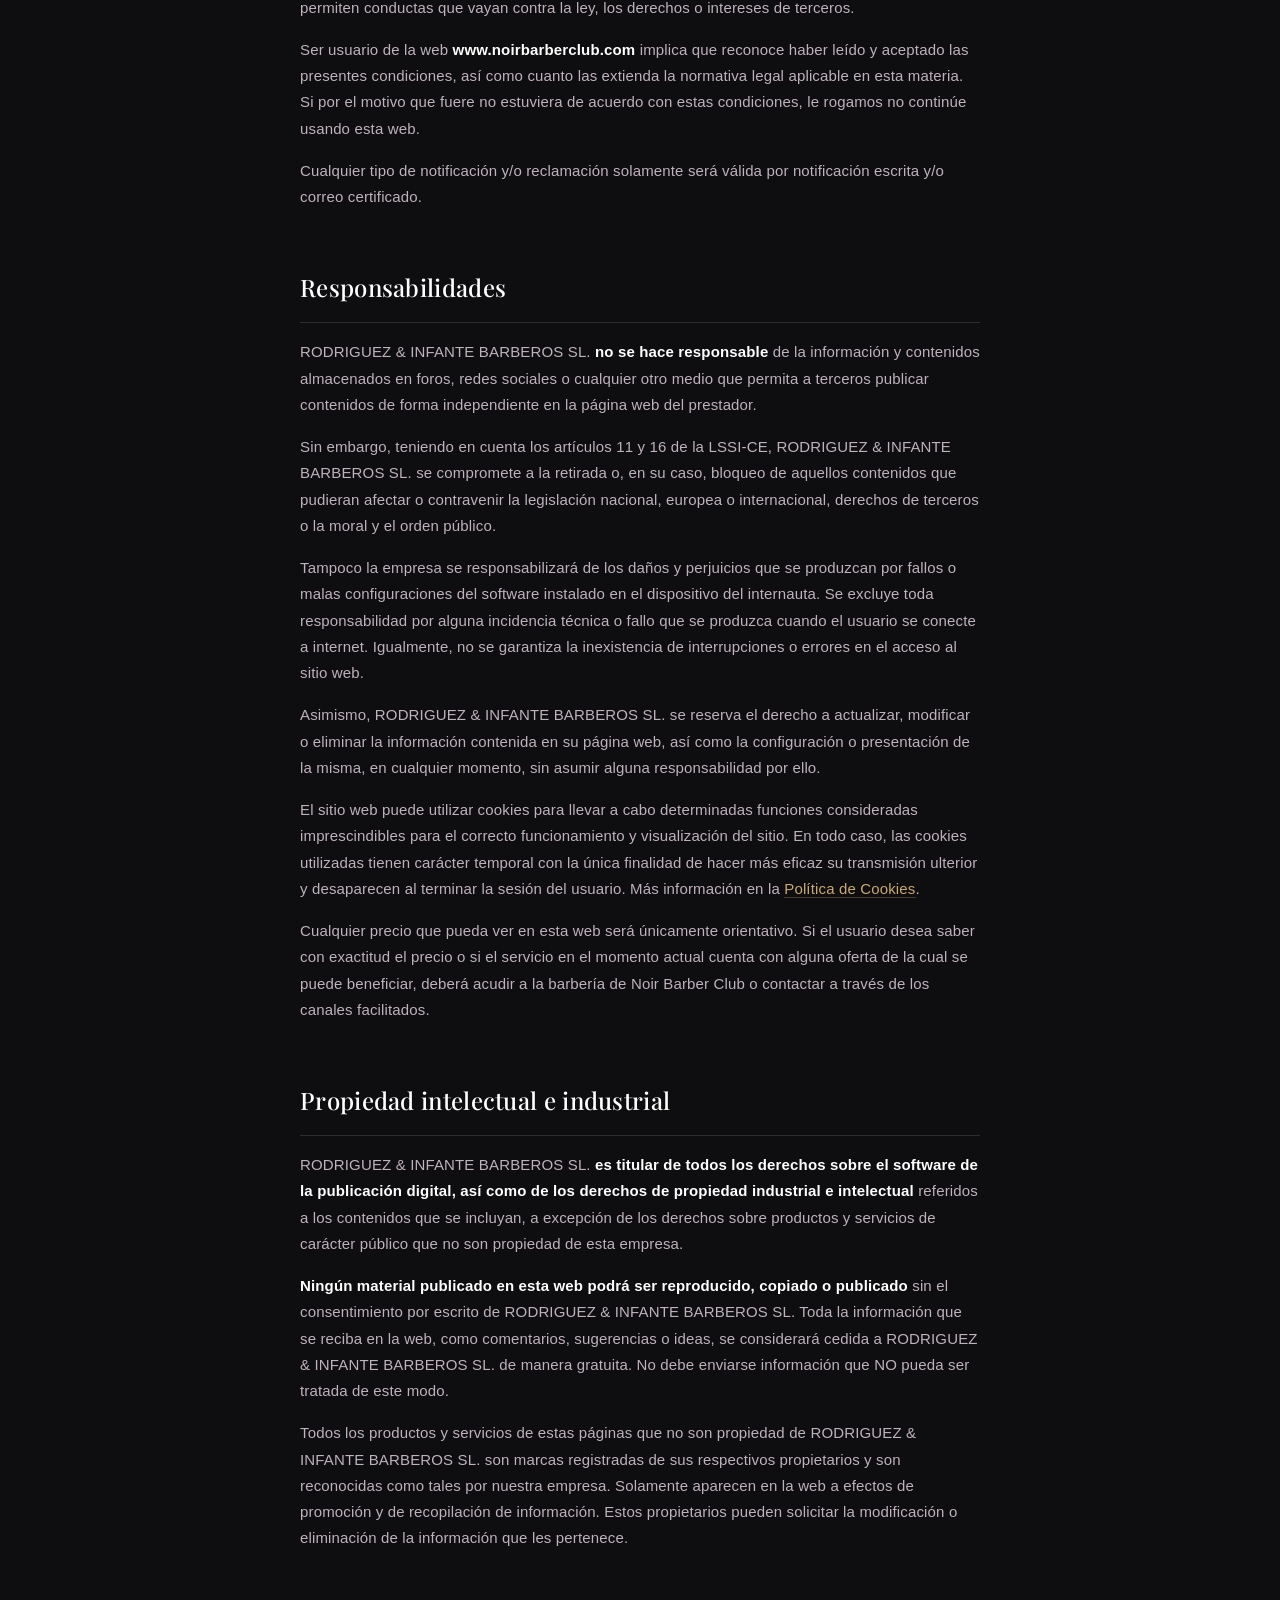
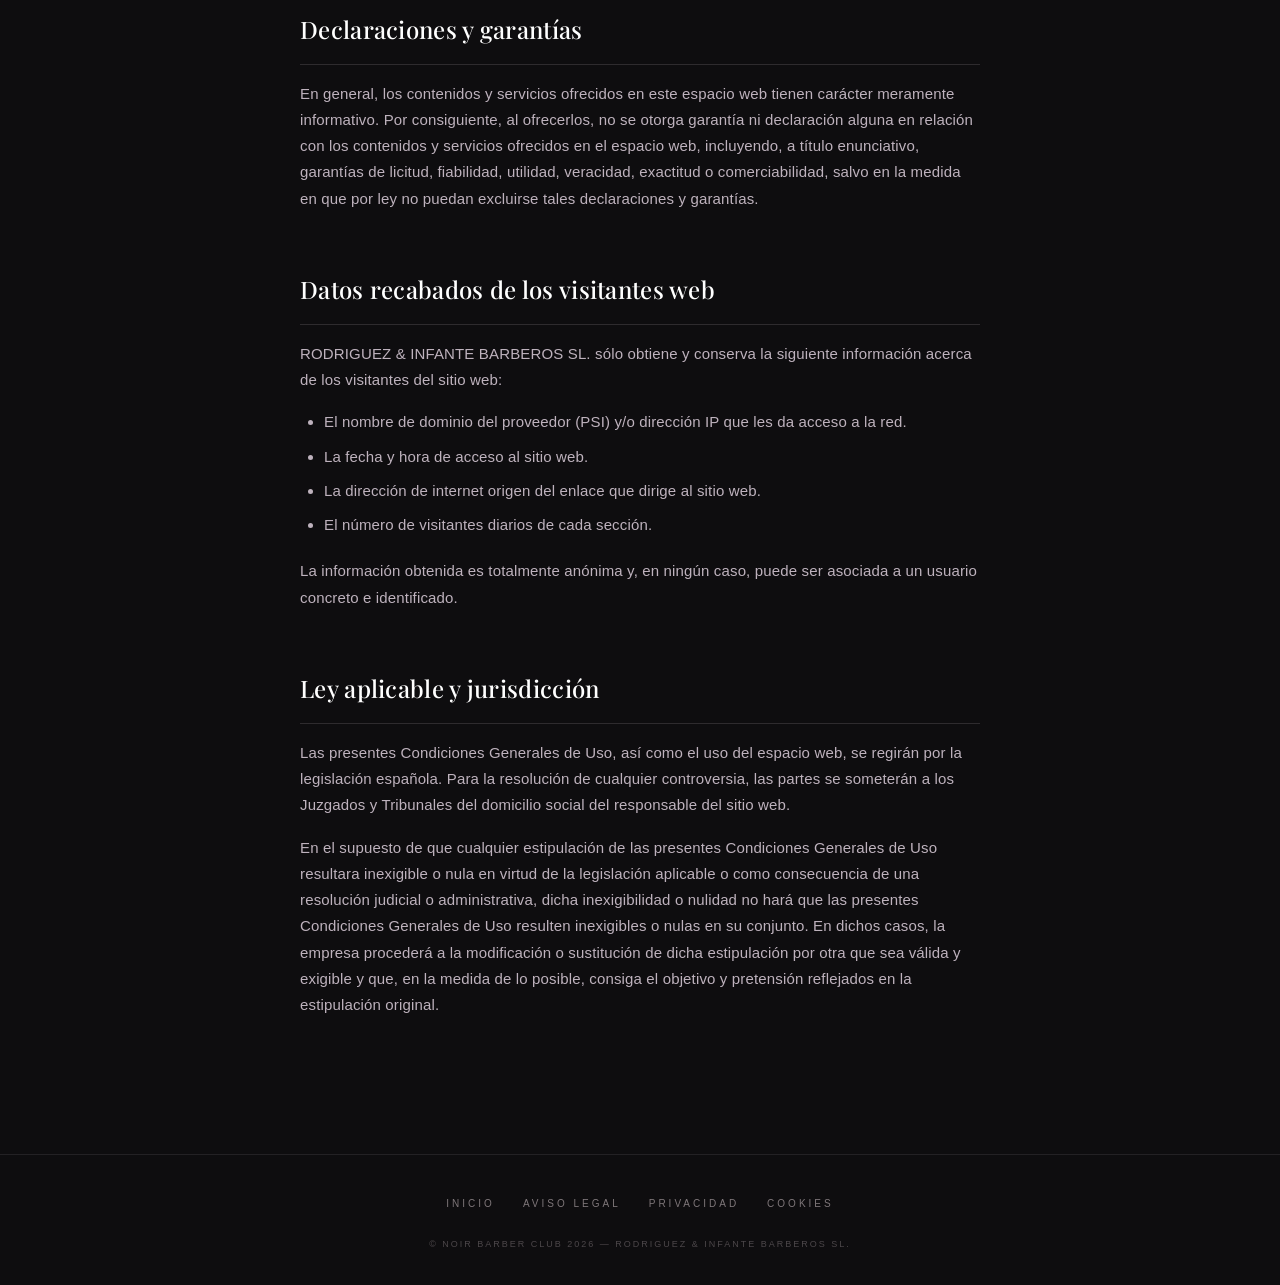
==== commit f59c387e: "Add files via upload" ====
--- a/aviso-legal.html
+++ b/aviso-legal.html
@@ -12,7 +12,7 @@
 <link rel="apple-touch-icon" sizes="180x180" href="/img/apple-touch-icon.png">
 <link rel="preconnect" href="https://fonts.googleapis.com">
 <link rel="preconnect" href="https://fonts.gstatic.com" crossorigin>
-<link href="https://fonts.googleapis.com/css2?family=Playfair+Display:ital,wght@0,400;0,500;0,600;1,400&family=Nunito+Sans:wght@300;400;500;600&display=swap" rel="stylesheet">
+<link href="https://fonts.googleapis.com/css2?family=Montserrat:wght@400;500;600&family=Playfair+Display:ital,wght@0,400;0,500;1,400&display=swap" rel="stylesheet">
 <link rel="stylesheet" href="/css/legal.css">
 <script defer src="/_vercel/insights/script.js"></script>
 </head>
@@ -22,7 +22,7 @@
   <div class="legal-nav-inner">
     <a class="legal-logo" href="/" aria-label="Noir Barber Club — Inicio">
       <svg xmlns="http://www.w3.org/2000/svg" viewBox="0 0 218.56 154.74" height="48">
-        <defs><style>.lnt{fill:#fff;}.lnf{font-family:'Playfair Display',serif;font-size:35px;fill:#fff;}</style></defs>
+        <defs><style>.lnt{fill:currentColor;}.lnf{font-family:'Playfair Display',serif;font-size:35px;fill:currentColor;}</style></defs>
         <path class="lnt" d="M124.64,31.37c-7.88-8.17-17.2-12.25-27.95-12.25s-20.14,3.6-27.92,10.81c-8.77,8.14-13.24,18.6-13.42,31.39L22.48,21.01H0v2.26c2.4,0,4.19.18,5.38.55,2.4.77,4.23,1.61,5.47,2.51,1.24.9,3.06,2.75,5.47,5.56v57.62c0,4.64-.45,7.62-1.34,8.92-1.47,2.12-3.97,3.18-7.51,3.18h-2.87v2.26h28.84v-2.26h-2.93c-3.22,0-5.6-.85-7.15-2.57-1.1-1.26-1.65-4.44-1.65-9.53v-51.02l43.33,52.93s0,0,0,0c.62.74,1.26,1.48,1.94,2.19,7.76,8.11,17.34,12.16,28.75,12.16s20.9-4.15,28.84-12.46c7.94-8.31,11.91-18.76,11.91-31.34s-3.94-22.41-11.82-30.58ZM114.86,92.32c-5.07,6.07-11.5,9.1-19.28,9.1-7.29,0-13.16-2.77-17.6-8.31-5.78-7.29-8.68-17.7-8.68-31.22s2.79-23.22,8.37-30.06c4.48-5.5,10.43-8.25,17.84-8.25,7.9,0,14.09,2.77,18.57,8.31,5.58,6.97,8.37,17.54,8.37,31.71,0,13.08-2.54,22.65-7.61,28.72Z"/>
         <path class="lnt" d="M205.86,98.08c-2.81-1.82-6.17-5.51-10.08-11.06l-17.11-24.18c6.97-1.57,12.11-4.27,15.43-8.08,3.32-3.81,4.98-8.31,4.98-13.49,0-4.85-1.46-9.02-4.37-12.53-2.91-3.5-4.89-4.39-9.07-5.7-4.18-1.31-8.37-2.09-21.91-2.09v2.32h3.88c5.34,0,10.4,2.67,13.64,5.97,3.24,3.29,4.08,7.57,4.08,12.84s-2.01,9.82-6.02,13.3c-3.61,3.14-8.81,4.85-15.58,5.17v3.21c3.18.11,6.12,1.78,7.88,4.48l10.96,16.84c13.48,18.79,9.76,18.79,34.29,18.79v-2.3c-4.52-.5-8.19-1.66-11-3.48Z"/>
         <path class="lnt" d="M134.67,23.27h2.93c1.96,0,3.83.49,5.62,1.47,1.26.73,2.1,1.61,2.51,2.63.53,1.34.79,4.11.79,8.31v53.52c0,4.97-.49,8.11-1.47,9.41-1.55,2-4.03,2.99-7.45,2.99h-2.93v2.26h23.58V21.01h-23.58v2.26Z"/>
